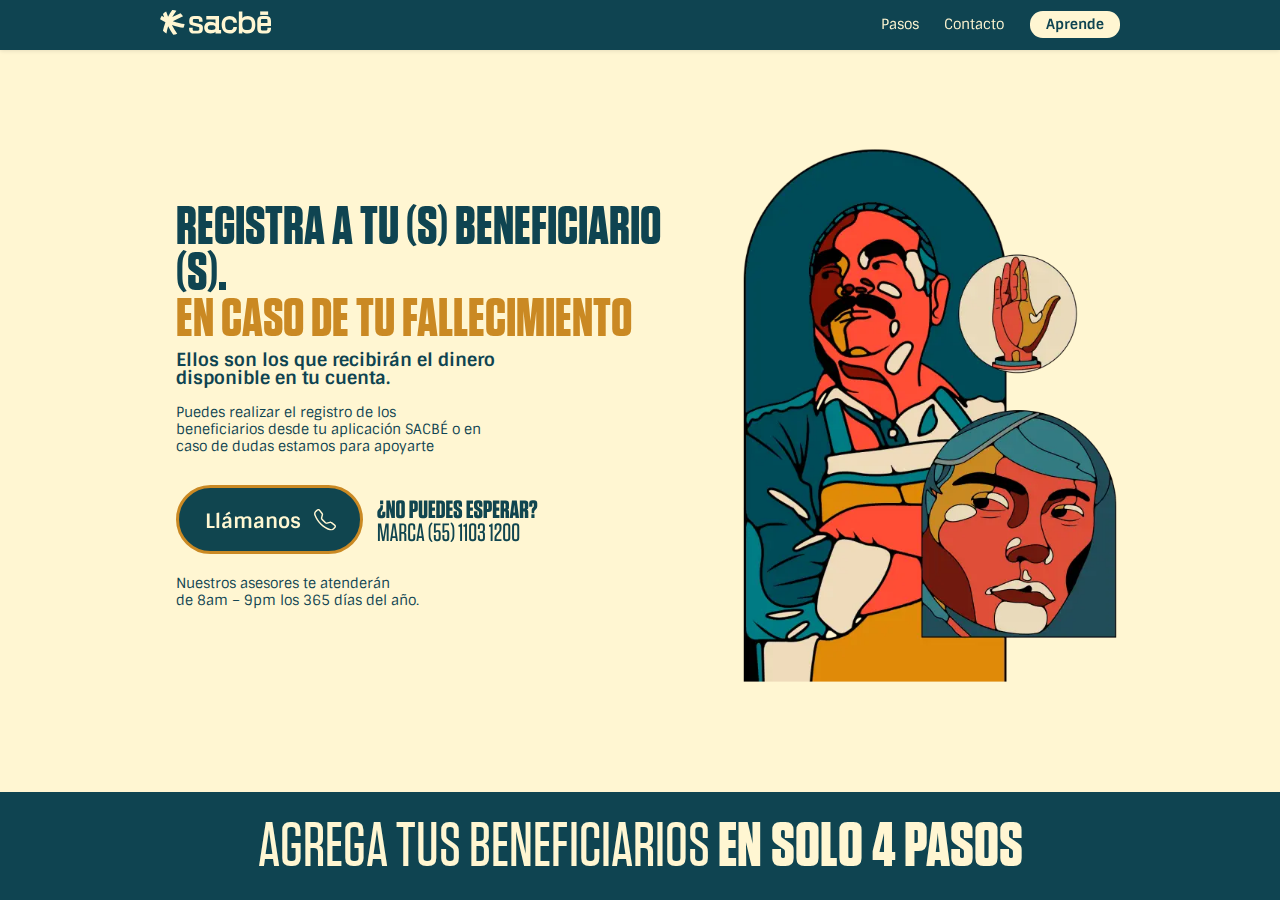
==== beneficiario.html @ fca0c65f "first commit" ====
<!DOCTYPE html>
<html lang="es">
<head>
    <meta charset="UTF-8">
    <meta http-equiv="X-UA-Compatible" content="IE=edge">
    <meta name="viewport" content="width=device-width, initial-scale=1.0">
    <title>Sacbé Payment MX</title>
    <meta name="description" content="Maneja tu dinero de la forma más fácil y segura. Haz pagos y transferencias; recibe dinero del extranjero y realiza compras con tu tarjeta SACBÉ Mastercard.">
    
    <link rel="icon" type="image/ico"  href="./assets/img/favicon.ico">

    <link rel="stylesheet" href="./css/styles.css">
    <link rel="stylesheet" href="https://cdnjs.cloudflare.com/ajax/libs/font-awesome/6.4.0/css/all.min.css">  
    
</head>
<body class="body">
    <header class="header">
        <div class="header-wrapper">
            <a href="./index.html" aria-current="page">
                <img src="./assets/img/logo_sacbe.svg" class="logo-image" alt="Logo de Sacbé y Visa" title="Logo de Sacbé y Visa">
            </a>
    
            <div class="menu">
                <div class="hamburguer">
                    <div class="bar"></div>
                    <div class="bar"></div>
                    <div class="bar"></div>
                </div>
                <nav class="mainMenu" aria-label="Menú Principal">
                    <ul class="mainMenu-list">
                        <li class="menuItem">
                            <a href="#sectionThree" class="link">
                                Pasos
                            </a>
                        </li>
                        <li class="menuItem">
                            <a href="#sectionFooter" class="link">
                                Contacto
                            </a>
                        </li>
                    </ul>
                </nav>
                <a href="https://somossacbe.com/blog/" target="_blank">
                    <button class="buttonBlog" alt="Enlace al Blog de Sacbé" title="Enlace al Blog de Sacbé">
                        Aprende
                    </button>
                </a>
            </div>
        </div>
    </header>
   
    <div class="container">
        <main id="mainBeneficiario">
            <!-- Section One -->
            <section class="section" id="sectionOne">
                <div class="contentImageWrapperlr" id="beneficiarioOne">
                    <div class="contentWrapper">
                        <h1 class="headerOneBeneficiario">
                            REGISTRA A TU (S) BENEFICIARIO (S).
                            <span class="colorYellow">EN CASO DE TU FALLECIMIENTO</span>
                        </h1>
                        <h4 >
                            Ellos son los que recibirán el dinero <br/>disponible en tu cuenta.
                        </h4>
                        <p>
                            Puedes realizar el registro de los beneficiarios
                            desde tu aplicación SACBÉ o en
                            caso de dudas estamos para apoyarte
                        </p>
                        <div class="infoContact">
                            <p>
                                <img src="assets/img/btn_llamanos_beneficiario_sacbe.svg" alt="Botón con número de ayuda sacbe" title="Imagen Representativa Sacbé" >
                                <br/><br/>
                                Nuestros asesores te atenderán <br/>
                                de 8am – 9pm los 365 días del año.
                            </p>
                        </div>
                    </div>
                    <div class="imgWrapper">
                            <img src="assets/img/section_one_beneficiario.webp" alt="Imagen Sección uno Beneficiarios" title="Imagen Representativa Sacbé" >
                    </div>
                </div>

                <div class="copyWrapper displayPortrait">
                    <p class="copy">AGREGA TUS BENEFICIARIOS <b>EN SOLO 4 PASOS</b></p>
                </div>    
            </section>
            
            <!-- Section Two -->
            <section class="section" id="sectionThree">
                <div class="contentImageWrapperrl" id="contentImageWrapperrlOfSectionThree">
                    <div class="contentWrapper" id="contentWrapperOfSectionThree">
                        <h2 class="headingTwo" id="headingTwoOfSectionThree">
                            SIGUE ESTOS <br/>4 PASOS PARA
                            <span>AGREGAR TUS BENEFICIARIOS</span>
                        </h2>
                    </div>
                    <div class="imgWrapperSecond" id="imgWrapperOfSectionBeneficiarios">
                        <img src="assets/img/step.webp" alt="Enlace a video Corporativo de Sacbé" title="Enlace a video Corporativo de Sacbé">
                        <div id="cardPasos">
                            <div class="cardStep">
                                <h3>PARA comENZAR<br>
                                    <span class="colorYellow">TU PROCESO DE <br> REGISTRO</span>
                                </h3>

                                <ul>
                                    <li>ingresaNDO a tu <br> aplicación.</li>
                                </ul>
                            </div>
                            <div class="cardStep">
                                <h3>Ingresa los datos<br> del beneficiario <br>
                                    <span class="colorYellow">como están en su <br>identificación:</span>
                                </h3>

                                <ul>
                                    <li>Nombre Completo</li>
                                    <li>Fecha de Nacimiento</li>
                                    <li>Domicilio</li>
                                    <li>Relación</li>
                                </ul>
                            </div>
                            <div class="cardStep">
                                <h3>Puedes registrar<br> más beneficiarios<br>
                                    <span class="colorYellow">agregando la <br>información del.<br>paso anterior<br></span>
                                </h3>
                            </div>
                            <div class="cardStep">
                                <h3> Asigna un % a cada <br> beneficiario<br>
                                    <span class="colorYellow">hasta<br> completar el 100%</span>
                                </h3>

                                <ul>
                                    <li>¡Eso es todo!</li>
                                </ul>
                            </div>

                        </div>
                    </div>
                </div>

                <div class="copyWrapper displayPortrait" id="copyWrapperOfSectionThree">
                    <p class="copy" id="copyOfSectionThree">¿NECESITAS SOPORTE? <b>ESTAMOS DE TU LADO</b></p>
                </div>    
            </section>

            <!-- Footer -->
            <div class="section" id="sectionFooter">
                <footer>
                    <div class="footer-container">
                        <hr class="displayLandscape">
                        <section class="row_footer rowOneFooter">
                            <div class="footer_column_uno displayPortrait">
                                <h5><img class="logo_footer"
                                        src="https://sacbepayments.com/MX/assets/img/logo_sacbe.svg" alt="Logo"
                                        height="50" width="auto" /></h5>
                            </div>
                            <div class="footer_column_uno">
                                <h5>Sobre Sacbé</h5>
                                <ul>
                                    <li><a href="./index.html#sectionEight">
                                            <p>Nosotros</p>
                                        </a></li>
                                    <li><a href="./informacion_financiera.html"html>
                                            <p>Información Financiera <br /> y Corporativa</p>
                                        </a></li>
                                    <li><a href="https://www.facebook.com/somossacbe/" target="_blank">
                                            <p> Facebook</p>
                                        </a></li>
                                    <li><a href="https://www.youtube.com/@sacbepayments" target="_blank">
                                            <p>Youtube</p>
                                        </a></li>
                                </ul>
                            </div>
                            <div class="footer_column_uno">
                                <h5 class="Torange">Condiciones de Uso</h5>
                                <ul>
                                    <li><a href="https://www.sacbepayments.com/Docs/MX/pdf/politica-de-privacidad.pdf"
                                            target="_blank">
                                            <p>Política de Privacidad</p>
                                        </a></li>
                                    <li><a href="./assets/pdf/Terminos_y_Condiciones_2023_06.pdf" target="_blank">
                                            <p>Términos y Condiciones</p>
                                        </a></li>
                                    <li><a href="./assets/pdf/Caratula_del_Contrato_2023_06.pdf" target="_blank">
                                            <p>Carátula del <br> Contrato de Adhesión</p>
                                        </a></li>
                                    <li><a href="./assets/pdf/Contrato_de_Adhesion_2023_06.pdf" target="_blank">
                                            <p>Contrato de Adhesión</p>
                                        </a></li>
                                    <li><a href="./assets/pdf/Comisiones_2023_06.pdf" target="_blank">
                                            <p>Comisiones</p>
                                        </a></li>
                                    <li><a href="https://www.sacbepayments.com/Docs/MX/pdf/avisos-legales.pdf"
                                            target="_blank">
                                            <p>Avisos Legales</p>
                                        </a></li>
                                    <li><a href="./beneficiario.html">
                                            <p>Designación de Beneficiarios</p>
                                        </a> </li>
                                    <li><a href="https://www.sacbepayments.com/Docs/MX/kyc-car.pdf" target="_blank">
                                            <p>Formato de Conocimiento <br /> de Clientes</p>
                                        </a></li>

                                </ul>
                            </div>
                            <div class="footer_column_uno">
                                <h5 class="Torange">Ayuda</h5>
                                <ul>
                                    <li><a href="https://www.sacbepayments.com/Docs/MX/pdf/preguntas-frecuentes.pdf"
                                            target="_blank">
                                            <p>Preguntas Frecuentes</p>
                                        </a></li>
                                    <li><a href="#sectionSeven">Contáctanos</a></li>
                                    <li><a href="https://somossacbe.com/blog/" target="_blank">
                                            <p>Aprende</p>
                                        </a></li>
                                </ul>
                                <br>
                                <h5>Comisionistas</h5>
                                <ul>
                                    <li><a href="./assets/pdf/Chedraui_2023_06.pdf" target="_blank">
                                            <p>Chedraui</p>
                                        </a></li>
                                    <li><a href="./assets/pdf/Farmapronto_2023_06.pdf" target="_blank">
                                            <p>Farmapronto</p>
                                        </a></li>
                                </ul>
                            </div>
                        </section>
                        <hr>
                        <section class="row_footer rowTwoFooter">
                            <div class="footer_column_dos">
                                <img src="https://sacbepayments.com/MX/assets/img/logo_sacbe.svg" alt="Logo Sacbé"
                                    width="auto" height="30">
                            </div>
                            <div class="footer_column_dos">
                                <p><strong>
                                        Unidad Especializada para la Atención de Usuarios (UNE) - Titular de la UNE:
                                        Estela Meza Contreras<br>
                                        Teléfono: (55) 6599 6025 - Correo electrónico: une@sacbepayments.com <br>
                                        Horario de localización: lunes a viernes de 9:00 a 17:00 horas <br>
                                        Cordillera de los Andes 265, Piso 2, Colonia Lomas de Chapultepec, Alcaldía Miguel Hidalgo, CP 11000, Ciudad de México
                                    </strong>
                                </p>
                                <p>Centro de Atención Telefónica (CAT)<br>
                                    Teléfono: +52 (55) 1103 1200 - Correo electrónico:
                                    clientes@sacbepayments.com<br>
                                    Atención de 8am – 9pm. Disponible los 365 días del año.
                                    <br><br>
                                    Sacbé Payments de México cuenta con autorización de las autoridades financieras
                                    mexicanas para organizarse y operar como una institución de fondos de pago
                                    electrónico conforme a la Ley para Regular las Instituciones de Tecnología
                                    Financiera, por lo que es una entidad financiera regulada y supervisada por la
                                    Comisión Nacional Bancaria y de Valores (CNBV), el Banco de México (BANXICO) y
                                    la Comisión Nacional para la Protección y Defensa de los Usuarios de Servicios
                                    Financieros (CONDUSEEF).
                                    <br><br>
                                    Ni el Gobierno Federal ni las entidades de la administración pública paraestatal
                                    podrán responsabilizarse o garantizar los recursos de los clientes que sean
                                    utilizados en las operaciones que celebren con SACBÉ o frente a otros, así como
                                    tampoco asumir ninguna responsabilidad por las obligaciones contraídas por SACBÉ o
                                    por algún cliente frente a otro, en virtud de las operaciones que celebren.
                                </p>
                                <br>
                                <div class="LogoTextFooter">
                                    <img src="./assets/img/buro-de-entidades-financieras.png"
                                        alt="Logo buró de entidades financieras" height="80" width="auto">
                                    <p>
                                        El Buró de Entidades Financieras es una herramienta de consulta y difusión
                                        proporcionada por la CONDUSEF al público en general para dar a conocer diversos
                                        aspectos de las entidades financieras, como los productos que ofrecen, las
                                        reclamaciones que reciben y las sanciones administrativas que les han impuesto,
                                        entre otros.
                                    </p>
                                </div><br>
                                <p>
                                    El Buró de Entidades Financieras contiene información de SacbéPayments de México,
                                    SAPI de CV, Institución de Fondos de Pago Electrónico, en cuanto a las
                                    características de nuestros productos y nuestro desempeño frente a los usuarios en
                                    la prestación de servicios.
                                    <br><br>
                                    Te invitamos a consultarlo en la página <a href="https://www.buro.gob.mx/"
                                        target="_blank" rel="noopener noreferrer"> https://www.buro.gob.mx/ </a>o en
                                    nuestra página de internet <a href="https://www.sacbepayments.com/MX/"
                                        target="_blank" rel="noopener noreferrer">https://www.sacbepayments.com/MX/.</a>

                                </p><br>
                                <p>
                                    2023 © Copyright SACBÉ
                                </p>
                            </div>
                            <div class="footer_column_dos">
                                <p class="text-center">
                                    <img src="./assets/img/mano_cel.webp" alt="mano with phone">
                                </p>
                            </div>
                        </section>
                    </div>
                </footer>
            </div>

            <!--MODAL-->
            <div class="modal" id="modalVideo">
                <div class="modal-dialog modal-dialog-centered modal-xl">
                    <div class="modal-contenido">
                        <button type="button" class="cerrar" data-bs-dismiss="modal"
                                    aria-label="Close"><i class="fa-solid fa-xmark"></i></button>
                        <div class="modal-body">
                            <iframe src="https://www.youtube.com/embed/8rS2Mmj3JyU" title="YouTube video player" frameborder="0" allow="accelerometer; autoplay; clipboard-write; encrypted-media; gyroscope; picture-in-picture; web-share" allowfullscreen></iframe>
                        </div>
                    </div>
                </div>
            </div>
        </main>
    </div>

    <script src="./scripts/script.js"></script>
</body>
</html>
---- css/styles.css ----
@import './fonts.css';
@import './section.css';
@import './body.css';
@import './link.css';
@import './header.css';
@import './informe.css';

:root {
    --darkCyan: #0f4451;
    --lightYellow: #fff6d2;
    --darkYellow: #CA8923;
    --aqua:#317C82;
    --baseFontTitles: Tungsten, Helvetica, sans-serif;
    --baseFontFamily: Sintony, Helvetica, sans-serif;
}



.slide-in-left {
	-webkit-animation: slide-in-left 2s cubic-bezier(0.250, 0.460, 0.450, 0.940) both;
	        animation: slide-in-left 2s cubic-bezier(0.250, 0.460, 0.450, 0.940) both;
}

@-webkit-keyframes slide-in-left {
    0% {
      -webkit-transform: translateX(-1000px);
              transform: translateX(-1000px);
      opacity: 0;
    }
    100% {
      -webkit-transform: translateX(0);
              transform: translateX(0);
      opacity: 1;
    }
  }
  @keyframes slide-in-left {
    0% {
      -webkit-transform: translateX(-1000px);
              transform: translateX(-1000px);
      opacity: 0;
    }
    100% {
      -webkit-transform: translateX(0);
              transform: translateX(0);
      opacity: 1;
    }
  }
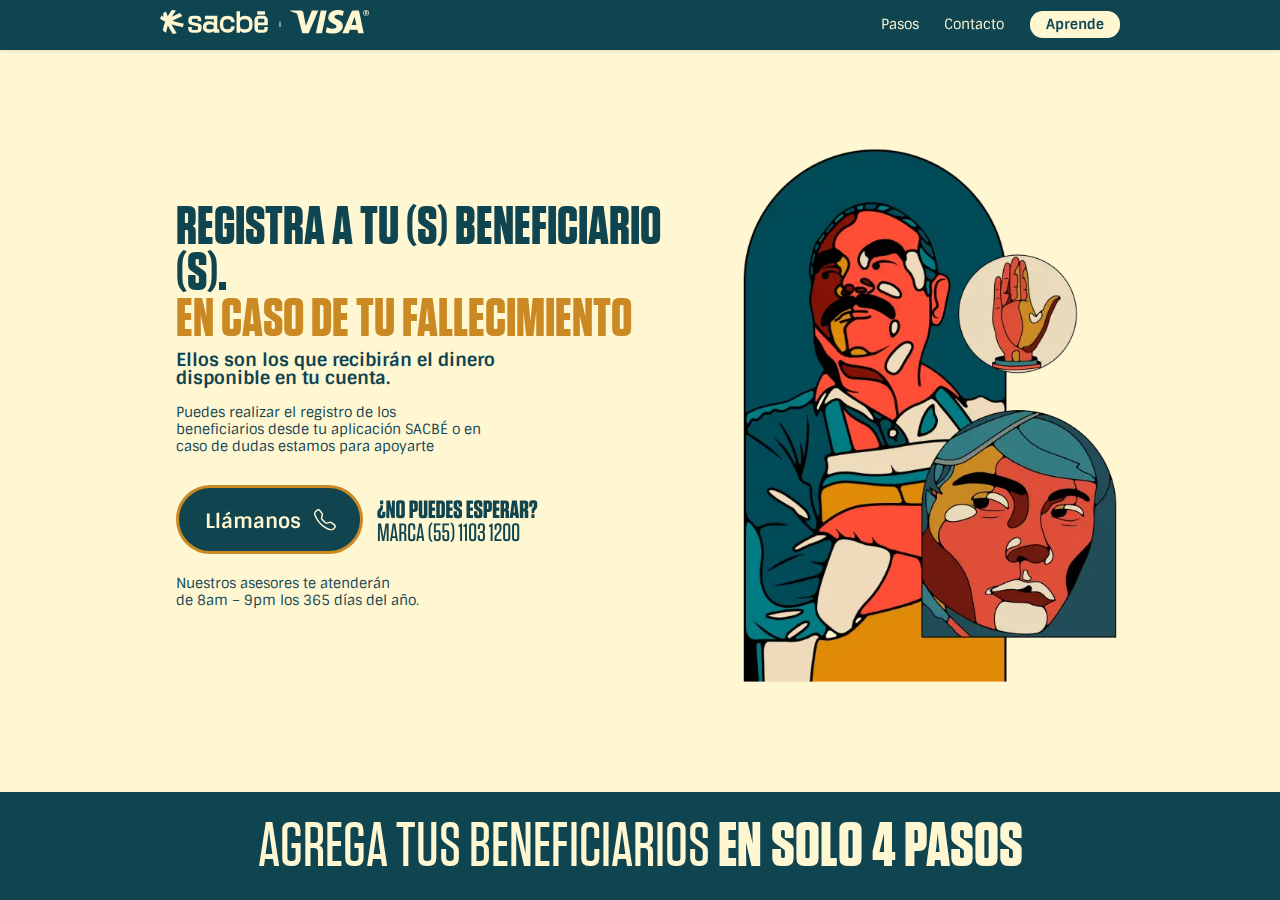
==== commit 24964140: "Correccion logos" ====
--- a/beneficiario.html
+++ b/beneficiario.html
@@ -253,7 +253,7 @@
                                     Financiera, por lo que es una entidad financiera regulada y supervisada por la
                                     Comisión Nacional Bancaria y de Valores (CNBV), el Banco de México (BANXICO) y
                                     la Comisión Nacional para la Protección y Defensa de los Usuarios de Servicios
-                                    Financieros (CONDUSEEF).
+                                    Financieros (CONDUSEF).
                                     <br><br>
                                     Ni el Gobierno Federal ni las entidades de la administración pública paraestatal
                                     podrán responsabilizarse o garantizar los recursos de los clientes que sean
